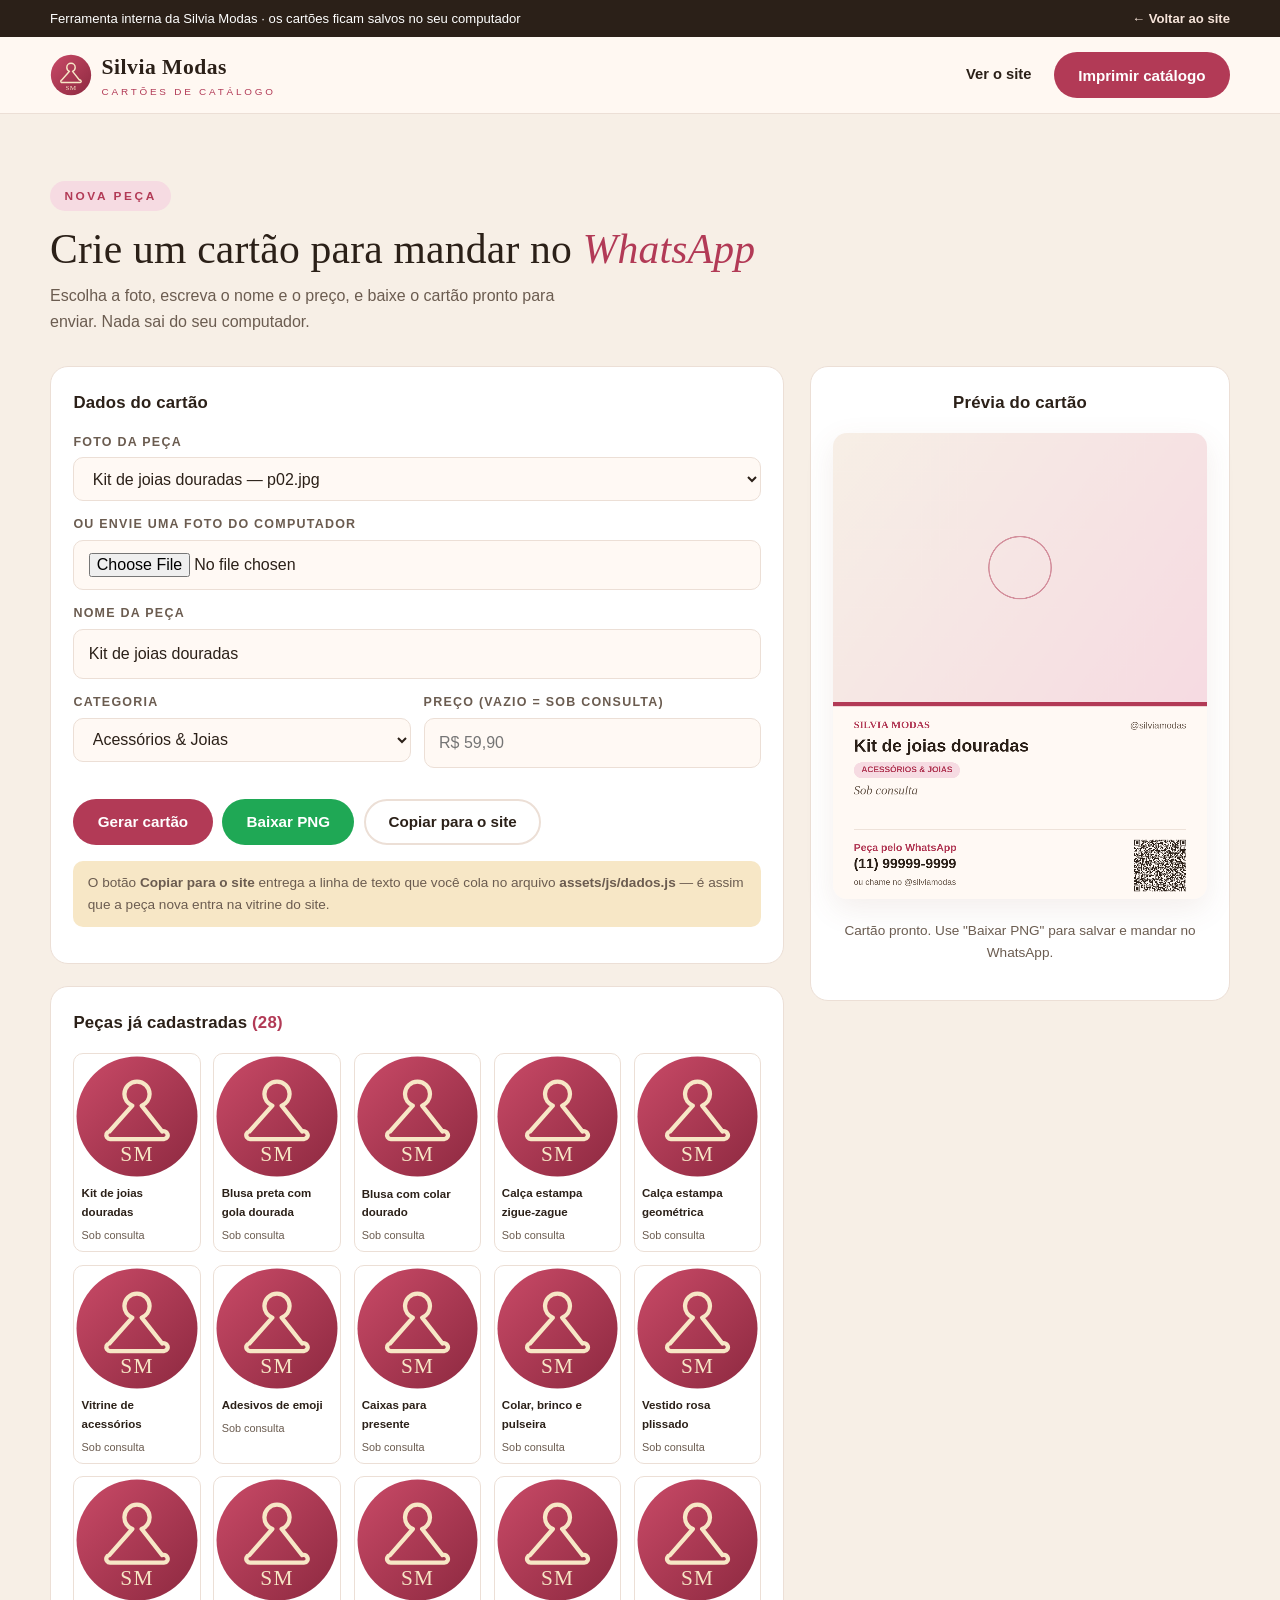
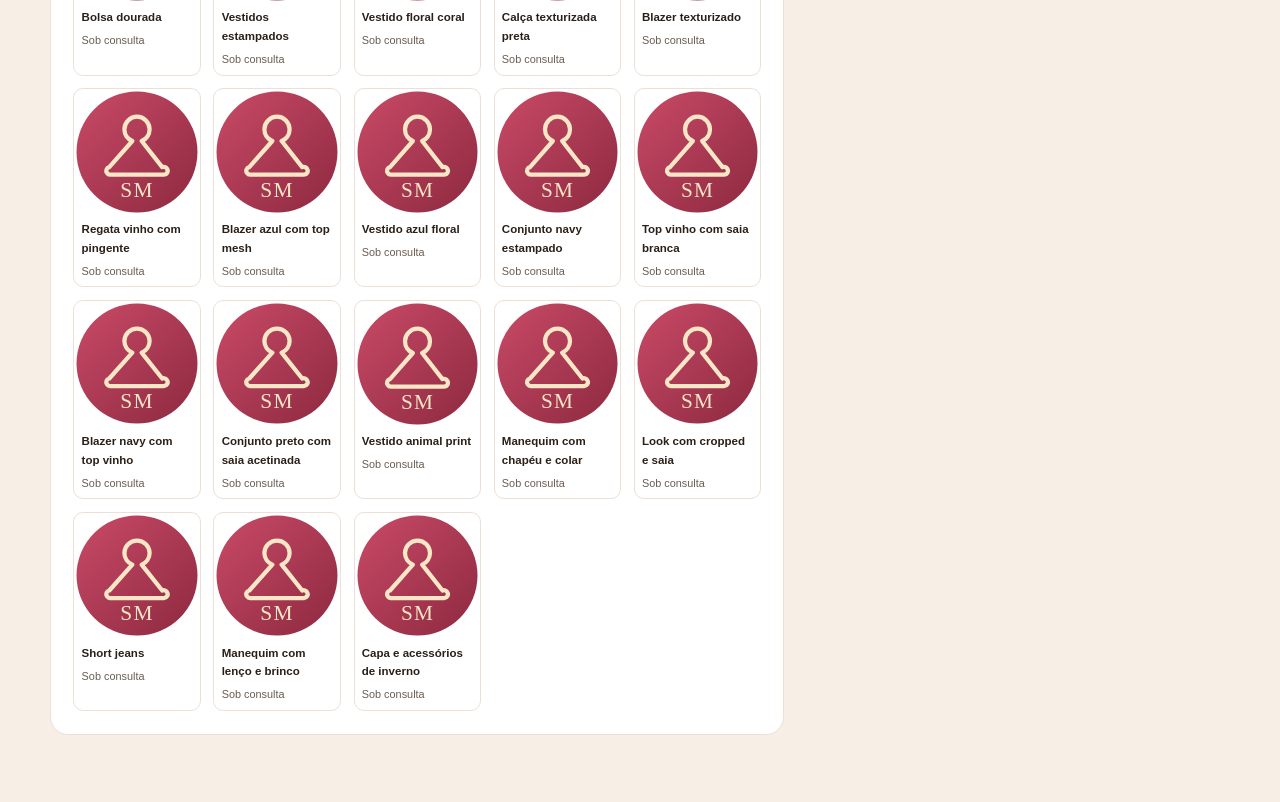
==== catalogo.html @ 51493998 "Site Silvia Modas - vitrine, catalogo e cartoes para WhatsApp" ====
<!doctype html>
<html lang="pt-BR">
<head>
<meta charset="utf-8">
<meta name="viewport" content="width=device-width, initial-scale=1">
<title>Cartões de catálogo | Silvia Modas</title>
<meta name="robots" content="noindex, nofollow">
<link rel="icon" href="assets/img/logo.svg" type="image/svg+xml">
<link rel="stylesheet" href="assets/css/estilo.css">
<style>
  body { background: var(--areia); }
  .painel { display: grid; grid-template-columns: 1fr 420px; gap: 1.6rem; align-items: start; }
  .caixa { background: #fff; border: 1px solid var(--linha); border-radius: var(--raio); padding: 1.4rem; }
  .caixa h3 { font-family: var(--sans); font-weight: 700; margin: 0 0 1rem; font-size: 1.05rem; }
  .campo { display: block; margin-bottom: .9rem; }
  .campo span { display: block; font-size: .78rem; font-weight: 700; letter-spacing: .1em; text-transform: uppercase; color: var(--tinta-suave); margin-bottom: .3rem; }
  .campo input, .campo select, .campo textarea {
    width: 100%; padding: .7rem .9rem; border: 1.5px solid var(--linha); border-radius: 10px;
    font: inherit; background: var(--creme); color: var(--tinta);
  }
  .campo input:focus, .campo select:focus { outline: none; border-color: var(--rose); }
  .dupla { display: grid; grid-template-columns: 1fr 1fr; gap: .8rem; }
  .acoes { display: flex; gap: .6rem; flex-wrap: wrap; margin-top: 1rem; }
  .previo { text-align: center; }
  .previo canvas { max-width: 100%; border-radius: 14px; box-shadow: var(--sombra); }
  .lista-cartoes { display: grid; grid-template-columns: repeat(auto-fill, minmax(120px, 1fr)); gap: .8rem; }
  .mini { position: relative; border-radius: 10px; overflow: hidden; border: 1px solid var(--linha); cursor: pointer; background: #fff; }
  .mini img { width: 100%; display: block; }
  .mini b { display: block; font-size: .72rem; padding: .35rem .45rem; font-weight: 700; color: var(--tinta); }
  .mini .sp { display: block; font-size: .68rem; padding: 0 .45rem .4rem; color: var(--tinta-suave); }
  .mini:hover { outline: 2px solid var(--rose); }
  .aviso { font-size: .85rem; color: var(--tinta-suave); background: var(--dourado-claro); padding: .7rem .9rem; border-radius: 10px; }
  .voltar { color: var(--rose); text-decoration: none; font-weight: 700; }
  #imprimir { display: none; }
  @media print {
    body > *:not(#imprimir) { display: none !important; }
    #imprimir { display: block; }
    #imprimir .pg { page-break-after: always; text-align: center; }
    #imprimir img { width: 95mm; }
  }
  @media (max-width: 900px) { .painel { grid-template-columns: 1fr; } }
</style>
</head>
<body>

<div class="topo">
  <div class="container">
    <div class="itens"><span>Ferramenta interna da Silvia Modas · os cartões ficam salvos no seu computador</span></div>
    <div class="itens"><a class="voltar" href="index.html">← Voltar ao site</a></div>
  </div>
</div>

<header class="cabecalho">
  <div class="container">
    <a class="marca" href="index.html">
      <img class="logo" src="assets/img/logo.svg" alt="">
      <span><strong>Silvia Modas</strong><small>Cartões de catálogo</small></span>
    </a>
    <nav class="menu">
      <a href="index.html">Ver o site</a>
      <button class="btn btn-rosa" id="btnImprimir" type="button">Imprimir catálogo</button>
    </nav>
  </div>
</header>

<section>
  <div class="container">
    <span class="rotulo">Nova peça</span>
    <h2 class="titulo">Crie um cartão para mandar no <em>WhatsApp</em></h2>
    <p class="subtitulo">Escolha a foto, escreva o nome e o preço, e baixe o cartão pronto para enviar. Nada sai do seu computador.</p>

    <div class="painel">
      <div>
        <div class="caixa">
          <h3>Dados do cartão</h3>
          <label class="campo">
            <span>Foto da peça</span>
            <select id="fotoSelect"></select>
          </label>
          <label class="campo">
            <span>Ou envie uma foto do computador</span>
            <input type="file" id="fotoUpload" accept="image/jpeg,image/png,image/webp">
          </label>
          <label class="campo">
            <span>Nome da peça</span>
            <input type="text" id="pNome" placeholder="Ex.: Vestido floral coral" maxlength="60">
          </label>
          <div class="dupla">
            <label class="campo">
              <span>Categoria</span>
              <select id="pCategoria"></select>
            </label>
            <label class="campo">
              <span>Preço (vazio = sob consulta)</span>
              <input type="text" id="pPreco" placeholder="R$ 59,90" maxlength="24">
            </label>
          </div>
          <div class="acoes">
            <button class="btn btn-rosa" id="btnGerar" type="button">Gerar cartão</button>
            <button class="btn btn-whats" id="btnBaixar" type="button">Baixar PNG</button>
            <button class="btn btn-linha" id="btnCopiar" type="button">Copiar para o site</button>
          </div>
          <p class="aviso" style="margin-top:1rem">
            O botão <b>Copiar para o site</b> entrega a linha de texto que você cola no arquivo
            <b>assets/js/dados.js</b> — é assim que a peça nova entra na vitrine do site.
          </p>
        </div>

        <div class="caixa" style="margin-top:1.4rem">
          <h3>Peças já cadastradas <span id="qtd" style="color:var(--rose)"></span></h3>
          <div class="lista-cartoes" id="lista"></div>
        </div>
      </div>

      <div class="caixa previo">
        <h3>Prévia do cartão</h3>
        <canvas id="canvas" width="1080" height="1350" style="width:100%"></canvas>
        <p id="msg" style="font-size:.85rem;color:var(--tinta-suave)"></p>
      </div>
    </div>
  </div>
</section>

<div id="imprimir"></div>

<script src="assets/js/dados.js"></script>
<script src="assets/js/cartoes.js"></script>
</body>
</html>
---- assets/css/estilo.css ----
/* ============================================================
   SILVIA MODAS — folha de estilo
   Paleta: rosa + dourado + creme (alegre e elegante)
   ============================================================ */

:root {
  --rose: #b23a56;
  --rose-escuro: #8d2940;
  --rose-claro: #f6dbe2;
  --dourado: #c9912f;
  --dourado-claro: #f7e7c6;
  --creme: #fff9f4;
  --areia: #f7efe6;
  --tinta: #2b2018;
  --tinta-suave: #6b5c50;
  --linha: #ecdfd6;
  --verde: #1fa855;
  --sombra: 0 10px 30px rgba(139, 86, 70, .10);
  --sombra-forte: 0 18px 50px rgba(139, 86, 70, .18);
  --raio: 18px;
  --serifada: Georgia, "Times New Roman", "Iowan Old Style", serif;
  --sans: "Segoe UI", Roboto, "Helvetica Neue", Arial, sans-serif;
  --max: 1180px;
}

* { box-sizing: border-box; }

html { scroll-behavior: smooth; }

body {
  margin: 0;
  font-family: var(--sans);
  font-size: 16px;
  line-height: 1.6;
  color: var(--tinta);
  background: var(--creme);
  -webkit-font-smoothing: antialiased;
}

img { max-width: 100%; display: block; }

h1, h2, h3, .serif { font-family: var(--serifada); font-weight: 400; letter-spacing: .2px; }

.container { width: min(var(--max), 100% - 2.2rem); margin-inline: auto; }

section { padding: 4.2rem 0; }
section.creme { background: var(--creme); }
section.areia { background: var(--areia); }

.rotulo {
  display: inline-block;
  font-size: .74rem;
  letter-spacing: .22em;
  text-transform: uppercase;
  font-weight: 700;
  color: var(--rose);
  background: var(--rose-claro);
  border-radius: 999px;
  padding: .35rem .9rem;
  margin-bottom: .9rem;
}

h2.titulo { font-size: clamp(1.8rem, 3.4vw, 2.6rem); line-height: 1.15; margin: 0 0 .6rem; }
h2.titulo em { font-style: italic; color: var(--rose); }
.subtitulo { color: var(--tinta-suave); margin: 0 0 2rem; max-width: 60ch; }

/* ---------------- Topo ---------------- */
.topo {
  background: var(--tinta);
  color: #fff;
  font-size: .82rem;
  padding: .5rem 0;
}
.topo .container { display: flex; gap: 1.2rem; align-items: center; justify-content: space-between; flex-wrap: wrap; }
.topo a { color: #f6e3d9; text-decoration: none; }
.topo .itens { display: flex; gap: 1.2rem; flex-wrap: wrap; }

.cabecalho {
  position: sticky; top: 0; z-index: 40;
  background: rgba(255, 249, 244, .92);
  backdrop-filter: blur(8px);
  border-bottom: 1px solid var(--linha);
}
.cabecalho .container { display: flex; align-items: center; justify-content: space-between; gap: 1rem; padding: .8rem 0; }
.marca { display: flex; align-items: center; gap: .6rem; text-decoration: none; color: var(--tinta); }
.marca .logo { width: 42px; height: 42px; }
.marca strong { font-family: var(--serifada); font-size: 1.35rem; letter-spacing: .5px; }
.marca small { display: block; font-size: .62rem; letter-spacing: .28em; text-transform: uppercase; color: var(--rose); }
.menu { display: flex; gap: 1.4rem; align-items: center; }
.menu a { text-decoration: none; color: var(--tinta); font-size: .92rem; font-weight: 600; }
.menu a:hover { color: var(--rose); }
.menu .cta { color: #fff; }

/* ---------------- Botões ---------------- */
.btn {
  display: inline-flex; align-items: center; gap: .5rem;
  padding: .8rem 1.4rem; border-radius: 999px;
  text-decoration: none; font-weight: 700; font-size: .95rem;
  border: 2px solid transparent; cursor: pointer;
  transition: transform .15s ease, box-shadow .15s ease, background .15s ease;
}
.btn:hover { transform: translateY(-2px); box-shadow: var(--sombra); }
.btn-whats { background: var(--verde); color: #fff; }
.btn-whats:hover { background: #17903f; }
.btn-rosa { background: var(--rose); color: #fff; }
.btn-rosa:hover { background: var(--rose-escuro); }
.btn-claro { background: #fff; color: var(--rose); border-color: var(--rose); }
.btn-claro:hover { background: var(--rose-claro); }
.btn-linha { border-color: var(--linha); background: #fff; color: var(--tinta); }

/* ---------------- Vitrine / destaque do topo ---------------- */
.topo-fita { background: var(--dourado); color: #fff; font-size: .8rem; font-weight: 600; text-align: center; padding: .45rem 0; }

.hero { position: relative; overflow: hidden; padding: 3.5rem 0 4.5rem; }
.hero::before {
  content: ""; position: absolute; z-index: 0;
  width: 460px; height: 460px; right: -140px; top: -120px; border-radius: 50%;
  background: radial-gradient(circle at 30% 30%, var(--rose-claro), transparent 70%);
}
.hero::after {
  content: ""; position: absolute; z-index: 0;
  width: 320px; height: 320px; left: -120px; bottom: -140px; border-radius: 50%;
  background: radial-gradient(circle at 60% 40%, var(--dourado-claro), transparent 70%);
}
.hero .container { position: relative; z-index: 1; display: grid; grid-template-columns: 1.05fr .95fr; gap: 3rem; align-items: center; }
.hero h1 { font-size: clamp(2.4rem, 5.4vw, 4rem); line-height: 1.05; margin: .2rem 0 1rem; }
.hero h1 em { font-style: italic; color: var(--rose); }
.hero p.lead { font-size: 1.08rem; color: var(--tinta-suave); max-width: 46ch; }
.hero-acoes { display: flex; gap: .8rem; flex-wrap: wrap; margin-top: 1.6rem; }
.hero-selo { display: flex; align-items: center; gap: .7rem; margin-top: 1.8rem; font-size: .88rem; color: var(--tinta-suave); }
.hero-selo .bolinha { width: 34px; height: 34px; border-radius: 50%; background: var(--dourado-claro); display: grid; place-items: center; color: var(--dourado); font-weight: 700; }

.mosaico { display: grid; grid-template-columns: repeat(3, 1fr); grid-template-rows: repeat(3, 1fr); gap: .8rem; height: 430px; }
.mosaico figure { margin: 0; overflow: hidden; border-radius: var(--raio); box-shadow: var(--sombra); background: var(--areia); }
.mosaico img { width: 100%; height: 100%; object-fit: cover; transition: transform .5s ease; }
.mosaico figure:hover img { transform: scale(1.06); }
.mosaico .g1 { grid-column: span 2; grid-row: span 2; }
.mosaico .g2 { grid-column: span 1; grid-row: span 1; }

/* ---------------- Chips de categoria ---------------- */
.filtros { display: flex; gap: .5rem; flex-wrap: wrap; margin-bottom: 2rem; }
.chip {
  border: 1.5px solid var(--linha); background: #fff; color: var(--tinta);
  border-radius: 999px; padding: .5rem 1.1rem; font-size: .9rem; font-weight: 600;
  cursor: pointer; transition: all .15s ease;
}
.chip:hover { border-color: var(--rose); color: var(--rose); }
.chip.ativo { background: var(--rose); border-color: var(--rose); color: #fff; }

/* ---------------- Grade de produtos ---------------- */
.grade { display: grid; grid-template-columns: repeat(auto-fill, minmax(240px, 1fr)); gap: 1.5rem; }
.cartao {
  background: #fff; border-radius: var(--raio); overflow: hidden;
  border: 1px solid var(--linha); display: flex; flex-direction: column;
  transition: transform .2s ease, box-shadow .2s ease;
}
.cartao:hover { transform: translateY(-4px); box-shadow: var(--sombra-forte); }
.cartao .foto { position: relative; aspect-ratio: 4 / 5; background: var(--areia); overflow: hidden; }
.cartao .foto img { width: 100%; height: 100%; object-fit: cover; transition: transform .5s ease; }
.cartao:hover .foto img { transform: scale(1.05); }
.cartao .marca-destaque {
  position: absolute; top: .8rem; left: .8rem; background: var(--dourado); color: #fff;
  font-size: .68rem; font-weight: 800; letter-spacing: .12em; text-transform: uppercase;
  padding: .28rem .6rem; border-radius: 999px;
}
.cartao .coracao {
  position: absolute; top: .6rem; right: .6rem; width: 36px; height: 36px; border: 0;
  border-radius: 50%; background: rgba(255, 255, 255, .92); cursor: pointer; font-size: 1rem;
  display: grid; place-items: center; transition: transform .15s ease;
}
.cartao .coracao:hover { transform: scale(1.12); }
.cartao .coracao.liked { background: var(--rose); }
.cartao .corpo { padding: 1rem 1.1rem 1.2rem; display: flex; flex-direction: column; gap: .5rem; flex: 1; }
.cartao .tag { font-size: .72rem; letter-spacing: .14em; text-transform: uppercase; color: var(--rose); font-weight: 700; }
.cartao h3 { margin: 0; font-size: 1.06rem; line-height: 1.3; font-family: var(--sans); font-weight: 700; }
.cartao .preco { font-family: var(--serifada); font-size: 1.25rem; color: var(--tinta); margin-top: auto; padding-top: .2rem; }
.cartao .preco small { font-family: var(--sans); font-size: .8rem; color: var(--tinta-suave); }
.cartao .btn { margin-top: auto; justify-content: center; }

/* ---------------- Sobre ---------------- */
.sobre .container { display: grid; grid-template-columns: .95fr 1.05fr; gap: 3rem; align-items: center; }
.sobre .foto-sobre { border-radius: var(--raio); overflow: hidden; box-shadow: var(--sombra-forte); position: relative; }
.sobre .foto-sobre img { width: 100%; aspect-ratio: 4 / 5; object-fit: cover; }
.sobre .foto-sobre::after {
  content: "Silvia Modas"; position: absolute; left: 1rem; bottom: 1rem;
  background: rgba(43, 32, 24, .82); color: #fff; padding: .4rem .9rem; border-radius: 999px;
  font-size: .78rem; letter-spacing: .18em; text-transform: uppercase;
}
.lista-marcada { list-style: none; padding: 0; margin: 1.2rem 0 0; display: grid; gap: .9rem; }
.lista-marcada li { display: flex; gap: .8rem; align-items: flex-start; }
.lista-marcada .ico {
  flex: 0 0 34px; height: 34px; border-radius: 50%; display: grid; place-items: center;
  background: var(--rose-claro); color: var(--rose); font-weight: 800;
}

/* ---------------- Passos ---------------- */
.passos { display: grid; grid-template-columns: repeat(3, 1fr); gap: 1.5rem; }
.passo { background: #fff; border: 1px solid var(--linha); border-radius: var(--raio); padding: 1.6rem 1.4rem; position: relative; }
.passo .num {
  width: 42px; height: 42px; border-radius: 50%; background: var(--rose); color: #fff;
  display: grid; place-items: center; font-weight: 800; font-family: var(--serifada); font-size: 1.1rem; margin-bottom: .9rem;
}
.passo h3 { margin: 0 0 .4rem; font-size: 1.1rem; font-family: var(--sans); font-weight: 700; }
.passo p { margin: 0; color: var(--tinta-suave); font-size: .95rem; }

/* ---------------- Onde estamos ---------------- */
.onde .container { display: grid; grid-template-columns: 1fr 1fr; gap: 2.5rem; align-items: center; }
.info-linha { display: flex; gap: 1rem; padding: 1rem 0; border-bottom: 1px dashed var(--linha); }
.info-linha:last-child { border-bottom: 0; }
.info-linha .ico { flex: 0 0 42px; height: 42px; border-radius: 12px; background: var(--dourado-claro); color: var(--dourado); display: grid; place-items: center; font-size: 1.1rem; }
.info-linha strong { display: block; font-size: .78rem; letter-spacing: .14em; text-transform: uppercase; color: var(--tinta-suave); }
.info-linha span { font-size: 1.02rem; }

/* ---------------- Chamada final ---------------- */
.chamada { background: linear-gradient(135deg, var(--rose) 0%, var(--rose-escuro) 100%); color: #fff; text-align: center; }
.chamada h2 { font-size: clamp(1.9rem, 4vw, 2.8rem); margin: 0 0 .7rem; }
.chamada p { max-width: 52ch; margin: 0 auto 1.8rem; color: #ffeef2; }
.chamada .btn-claro { color: var(--rose); }
.chamada .btn-linha { color: #fff; border-color: rgba(255, 255, 255, .5); background: transparent; }
.chamada .acoes { display: flex; gap: .8rem; justify-content: center; flex-wrap: wrap; }

/* ---------------- Rodapé ---------------- */
.rodape { background: var(--tinta); color: #e8dbd2; padding: 3rem 0 1.4rem; }
.rodape .grid-rodape { display: grid; grid-template-columns: 1.4fr 1fr 1fr; gap: 2rem; }
.rodape h4 { font-family: var(--serifada); font-size: 1.1rem; color: #fff; margin: 0 0 .8rem; }
.rodape a { color: #e8dbd2; text-decoration: none; }
.rodape a:hover { color: #fff; }
.rodape ul { list-style: none; padding: 0; margin: 0; display: grid; gap: .4rem; font-size: .93rem; }
.rodape .marca strong { color: #fff; }
.rodape .marca small { color: var(--dourado); }
.rodape .fim { border-top: 1px solid rgba(255, 255, 255, .12); margin-top: 2rem; padding-top: 1rem; font-size: .82rem; color: #b9a99f; display: flex; justify-content: space-between; gap: 1rem; flex-wrap: wrap; }

/* ---------------- WhatsApp flutuante + lightbox ---------------- */
.flutuante {
  position: fixed; right: 1.1rem; bottom: 1.1rem; z-index: 60;
  display: inline-flex; align-items: center; gap: .6rem;
  background: var(--verde); color: #fff; text-decoration: none;
  padding: .8rem 1.2rem; border-radius: 999px; font-weight: 700; font-size: .92rem;
  box-shadow: 0 12px 30px rgba(31, 168, 85, .35);
}
.flutuante:hover { background: #17903f; }
.lightbox {
  position: fixed; inset: 0; z-index: 80; background: rgba(20, 12, 8, .88);
  display: none; place-items: center; padding: 1.5rem;
}
.lightbox.aberto { display: grid; }
.lightbox img { max-height: 82vh; max-width: 92vw; border-radius: 12px; box-shadow: var(--sombra-forte); }
.lightbox .fechar { position: absolute; top: 1.2rem; right: 1.4rem; font-size: 2rem; color: #fff; background: none; border: 0; cursor: pointer; }
.lightbox .legenda { color: #fff; text-align: center; margin-top: .8rem; font-size: .95rem; }

/* ---------------- Responsivo ---------------- */
@media (max-width: 900px) {
  .hero .container, .sobre .container, .onde .container { grid-template-columns: 1fr; }
  .mosaico { height: 340px; }
  .passos { grid-template-columns: 1fr; }
  .rodape .grid-rodape { grid-template-columns: 1fr; }
  .menu { display: none; }
}
@media (max-width: 520px) {
  section { padding: 3rem 0; }
  .mosaico { height: 260px; }
  .flutuante span { display: none; }
}
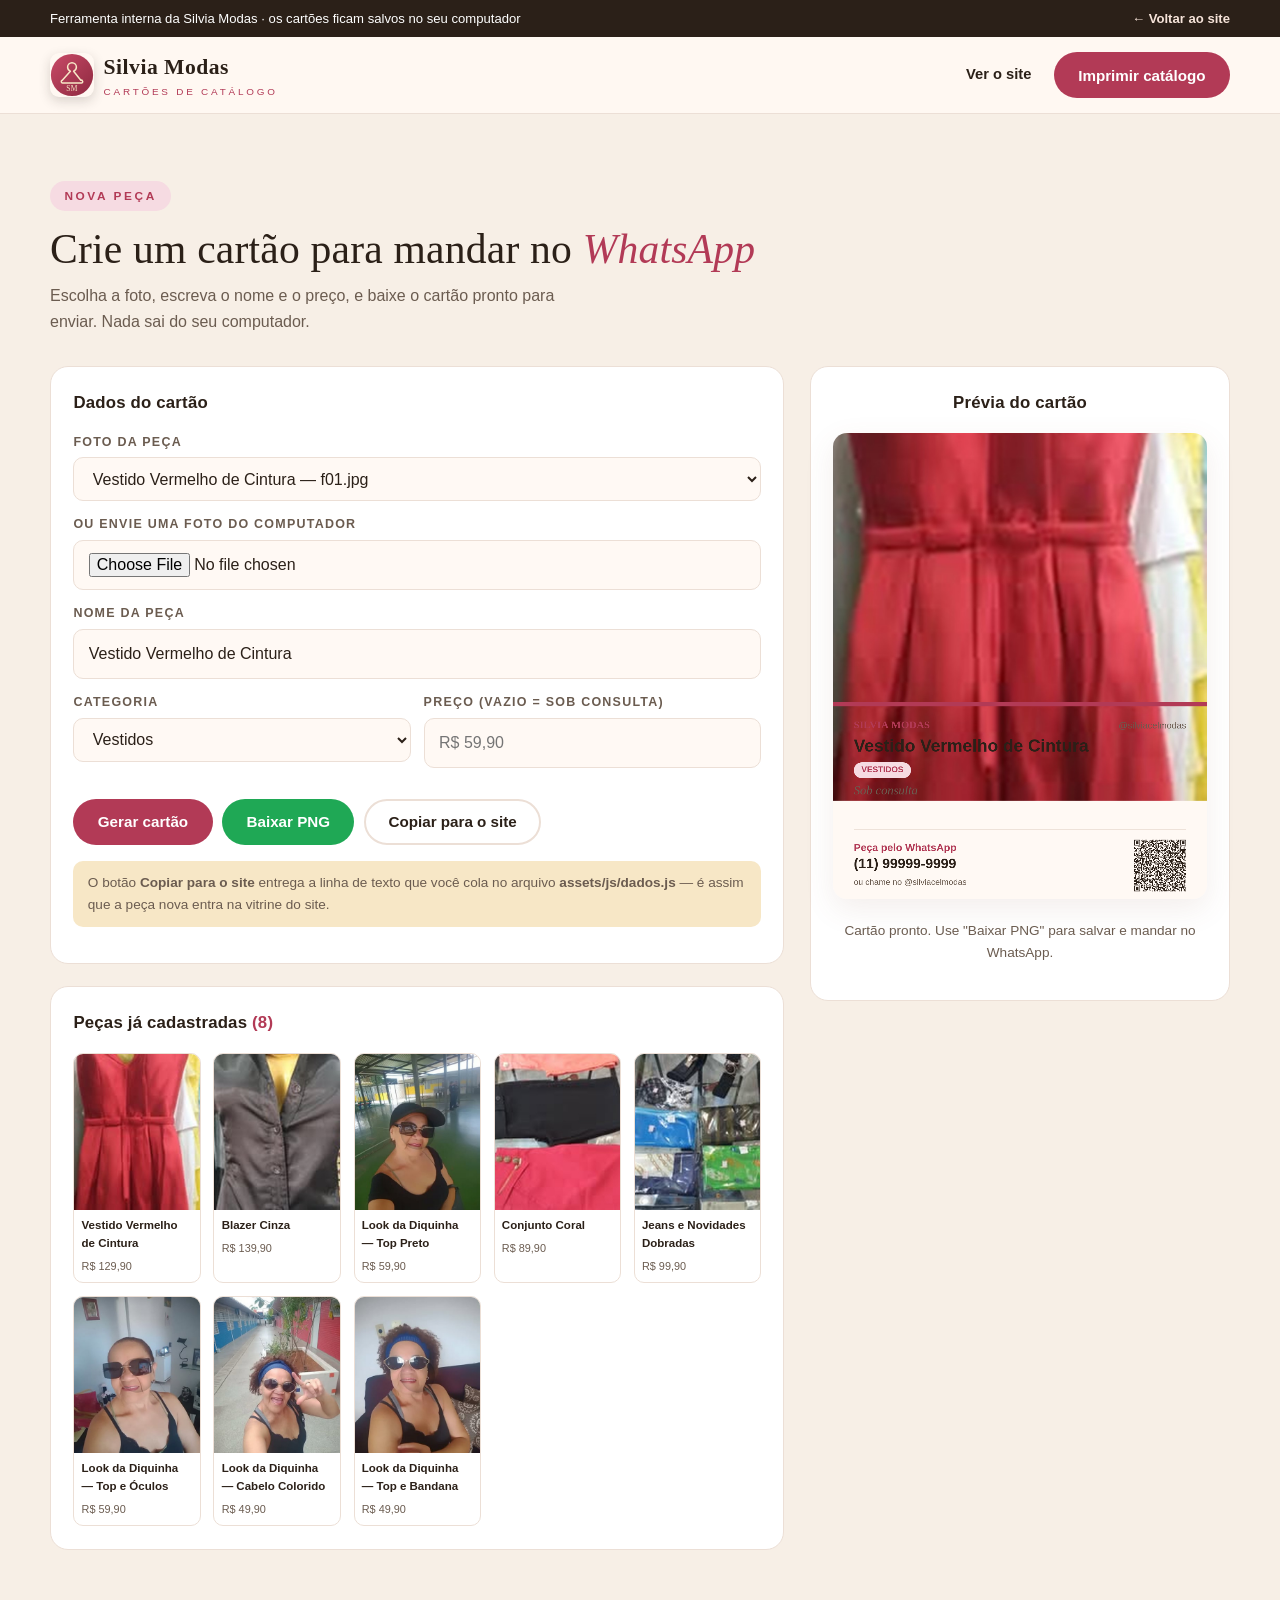
==== commit ce1b3b11: "Renomeia fotos e quebra cache do navegador" ====
--- a/catalogo.html
+++ b/catalogo.html
@@ -6,7 +6,7 @@
 <title>Cartões de catálogo | Silvia Modas</title>
 <meta name="robots" content="noindex, nofollow">
 <link rel="icon" href="assets/img/logo.svg" type="image/svg+xml">
-<link rel="stylesheet" href="assets/css/estilo.css">
+<link rel="stylesheet" href="assets/css/estilo.css?v=2">
 <style>
   body { background: var(--areia); }
   .painel { display: grid; grid-template-columns: 1fr 420px; gap: 1.6rem; align-items: start; }
@@ -123,7 +123,7 @@
 
 <div id="imprimir"></div>
 
-<script src="assets/js/dados.js"></script>
-<script src="assets/js/cartoes.js"></script>
+<script src="assets/js/dados.js?v=2"></script>
+<script src="assets/js/cartoes.js?v=2"></script>
 </body>
 </html>
--- a/assets/css/estilo.css
+++ b/assets/css/estilo.css
@@ -83,7 +83,7 @@
 }
 .cabecalho .container { display: flex; align-items: center; justify-content: space-between; gap: 1rem; padding: .8rem 0; }
 .marca { display: flex; align-items: center; gap: .6rem; text-decoration: none; color: var(--tinta); }
-.marca .logo { width: 42px; height: 42px; }
+.marca .logo { width: 44px; height: 44px; border-radius: 9px; object-fit: cover; box-shadow: 0 4px 12px rgba(43, 32, 24, .18); }
 .marca strong { font-family: var(--serifada); font-size: 1.35rem; letter-spacing: .5px; }
 .marca small { display: block; font-size: .62rem; letter-spacing: .28em; text-transform: uppercase; color: var(--rose); }
 .menu { display: flex; gap: 1.4rem; align-items: center; }
